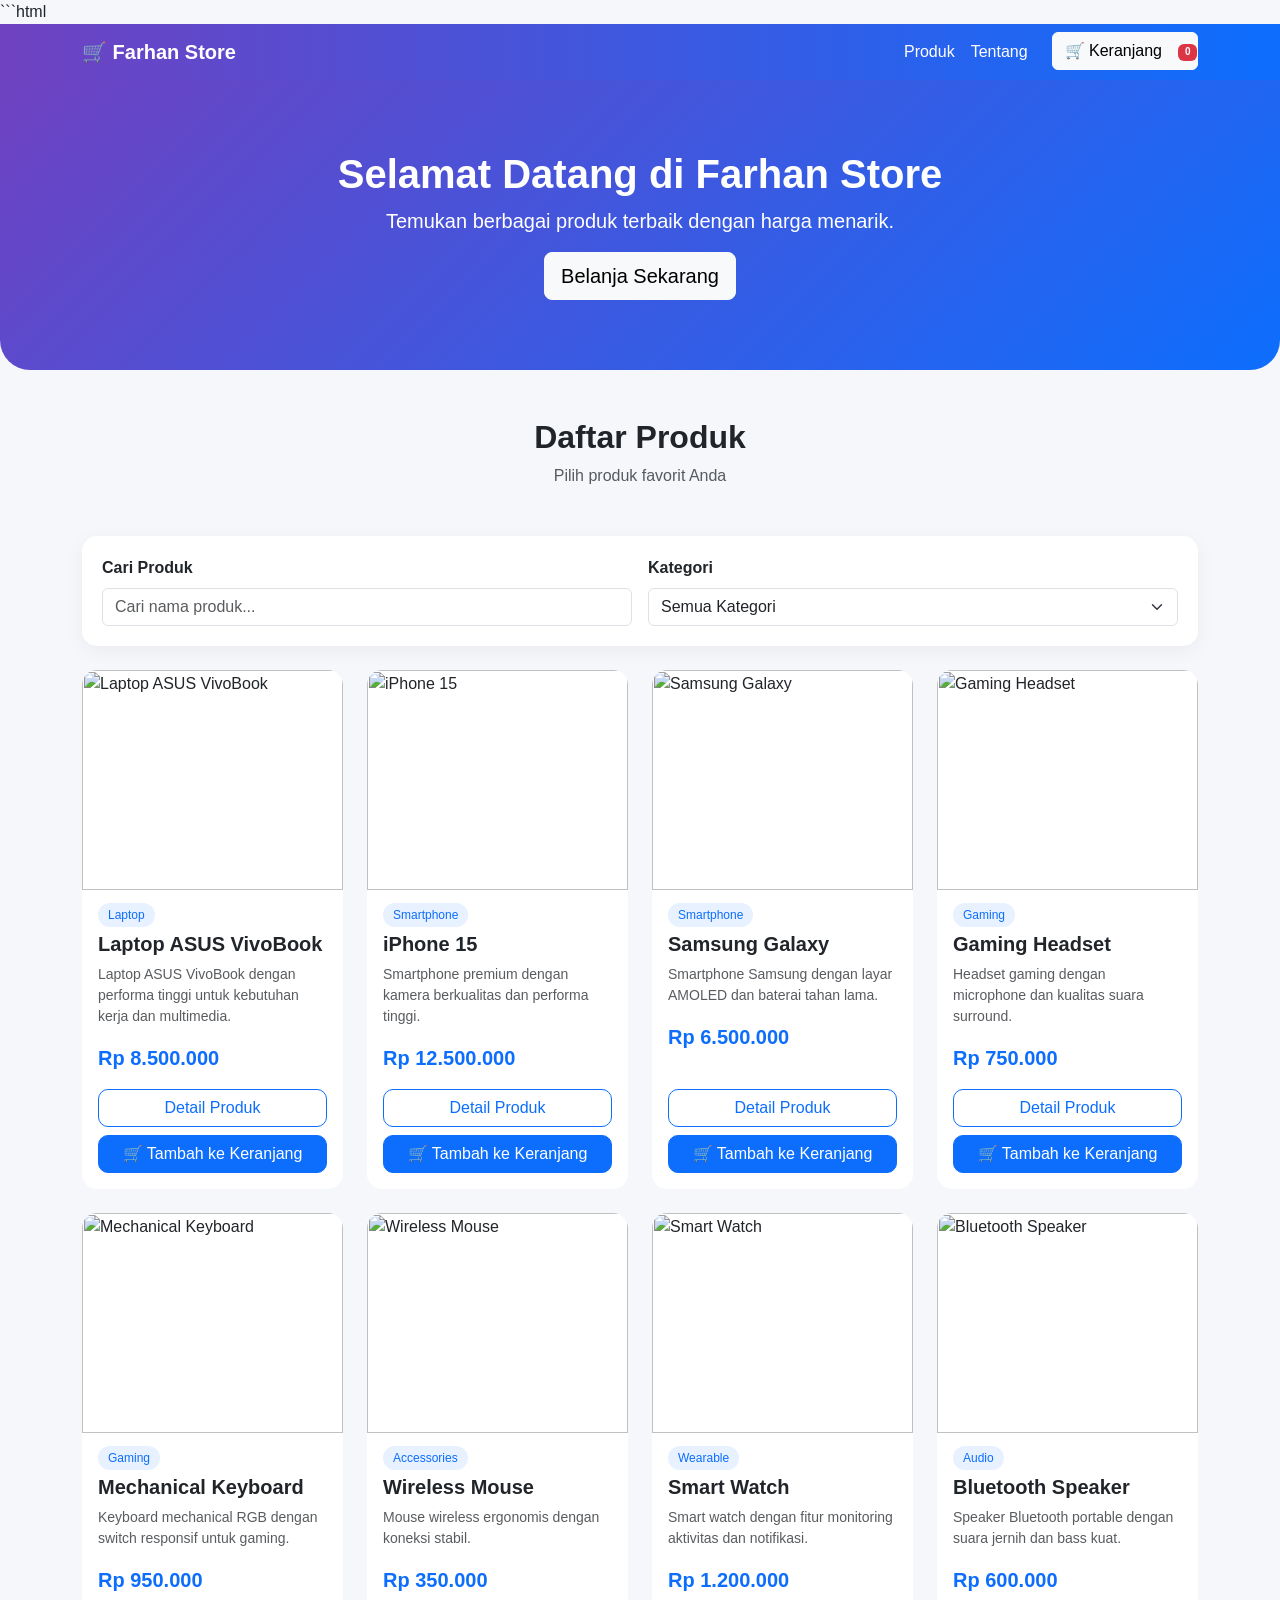
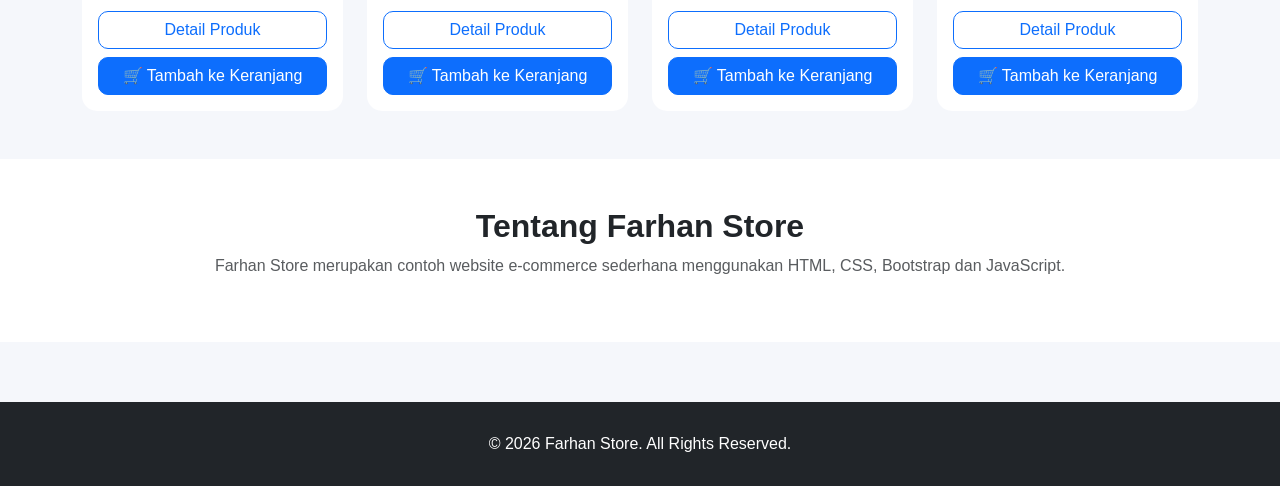
==== tugas5/index.html @ 5de1bb20 "Add files via upload" ====
```html
<!DOCTYPE html>
<html lang="id">
<head>
    <meta charset="UTF-8">
    <meta name="viewport" content="width=device-width, initial-scale=1.0">

    <title>Farhan Store - E-Commerce</title>

    <!-- Bootstrap CSS -->
    <link
        href="https://cdn.jsdelivr.net/npm/bootstrap@5.3.3/dist/css/bootstrap.min.css"
        rel="stylesheet"
    >

    <style>
        body {
            background-color: #f5f7fb;
            font-family: Arial, sans-serif;
        }

        /* Navbar */
        .navbar {
            background: linear-gradient(90deg, #6f42c1, #0d6efd);
        }

        .navbar-brand,
        .nav-link {
            color: white !important;
        }

        /* Hero */
        .hero {
            background: linear-gradient(
                135deg,
                #6f42c1,
                #0d6efd
            );
            color: white;
            padding: 70px 20px;
            border-radius: 0 0 30px 30px;
        }

        /* Product Card */
        .product-card {
            border: none;
            border-radius: 15px;
            overflow: hidden;
            transition: all 0.3s ease;
            background: white;
        }

        .product-card:hover {
            transform: translateY(-8px);
            box-shadow: 0 15px 30px rgba(0, 0, 0, 0.15);
        }

        .product-image {
            width: 100%;
            height: 220px;
            object-fit: cover;
            transition: transform 0.3s ease;
        }

        .product-card:hover .product-image {
            transform: scale(1.05);
        }

        .product-category {
            font-size: 12px;
            padding: 5px 10px;
            border-radius: 20px;
            background-color: #e7f1ff;
            color: #0d6efd;
        }

        .product-price {
            color: #0d6efd;
            font-size: 20px;
            font-weight: bold;
        }

        .btn-buy {
            border-radius: 10px;
        }

        /* Filter */
        .filter-box {
            background-color: white;
            padding: 20px;
            border-radius: 15px;
            box-shadow: 0 5px 20px rgba(0,0,0,0.05);
        }

        /* Cart */
        .cart-icon {
            position: relative;
        }

        .cart-badge {
            position: absolute;
            top: -8px;
            right: -12px;
            font-size: 10px;
        }

        footer {
            margin-top: 60px;
            padding: 30px;
            background: #212529;
            color: white;
        }
    </style>
</head>

<body>

<!-- ================= NAVBAR ================= -->

<nav class="navbar navbar-expand-lg">
    <div class="container">

        <a class="navbar-brand fw-bold" href="#">
            🛒 Farhan Store
        </a>

        <button
            class="navbar-toggler bg-light"
            type="button"
            data-bs-toggle="collapse"
            data-bs-target="#navbarNav"
        >
            <span class="navbar-toggler-icon"></span>
        </button>

        <div class="collapse navbar-collapse" id="navbarNav">

            <ul class="navbar-nav ms-auto">

                <li class="nav-item">
                    <a class="nav-link" href="#produk">
                        Produk
                    </a>
                </li>

                <li class="nav-item">
                    <a class="nav-link" href="#tentang">
                        Tentang
                    </a>
                </li>

                <li class="nav-item ms-3">

                    <button
                        class="btn btn-light cart-icon"
                        data-bs-toggle="modal"
                        data-bs-target="#cartModal"
                    >

                        🛒 Keranjang

                        <span
                            id="cartCount"
                            class="badge bg-danger cart-badge"
                        >
                            0
                        </span>

                    </button>

                </li>

            </ul>

        </div>

    </div>
</nav>


<!-- ================= HERO ================= -->

<section class="hero">

    <div class="container text-center">

        <h1 class="fw-bold">
            Selamat Datang di Farhan Store
        </h1>

        <p class="lead">
            Temukan berbagai produk terbaik dengan harga menarik.
        </p>

        <a href="#produk" class="btn btn-light btn-lg">
            Belanja Sekarang
        </a>

    </div>

</section>


<!-- ================= PRODUCT SECTION ================= -->

<section id="produk" class="py-5">

    <div class="container">

        <div class="text-center mb-5">

            <h2 class="fw-bold">
                Daftar Produk
            </h2>

            <p class="text-muted">
                Pilih produk favorit Anda
            </p>

        </div>


        <!-- FILTER -->

        <div class="filter-box mb-4">

            <div class="row g-3">

                <!-- Search -->

                <div class="col-md-6">

                    <label class="form-label fw-bold">
                        Cari Produk
                    </label>

                    <input
                        type="text"
                        id="searchInput"
                        class="form-control"
                        placeholder="Cari nama produk..."
                    >

                </div>


                <!-- Category -->

                <div class="col-md-6">

                    <label class="form-label fw-bold">
                        Kategori
                    </label>

                    <select
                        id="categoryFilter"
                        class="form-select"
                    >

                        <option value="Semua">
                            Semua Kategori
                        </option>

                    </select>

                </div>

            </div>

        </div>


        <!-- PRODUCT LIST -->

        <div
            id="productList"
            class="row g-4"
        >
        </div>


        <!-- EMPTY RESULT -->

        <div
            id="emptyMessage"
            class="text-center py-5 d-none"
        >

            <h4>
                😕 Produk tidak ditemukan
            </h4>

            <p class="text-muted">
                Coba gunakan kata kunci atau kategori lain.
            </p>

        </div>

    </div>

</section>


<!-- ================= ABOUT ================= -->

<section id="tentang" class="py-5 bg-white">

    <div class="container text-center">

        <h2 class="fw-bold">
            Tentang Farhan Store
        </h2>

        <p class="text-muted">
            Farhan Store merupakan contoh website e-commerce
            sederhana menggunakan HTML, CSS, Bootstrap dan JavaScript.
        </p>

    </div>

</section>


<!-- ================= CART MODAL ================= -->

<div
    class="modal fade"
    id="cartModal"
    tabindex="-1"
>

    <div class="modal-dialog modal-lg">

        <div class="modal-content">

            <div class="modal-header">

                <h5 class="modal-title">
                    🛒 Keranjang Belanja
                </h5>

                <button
                    type="button"
                    class="btn-close"
                    data-bs-dismiss="modal"
                ></button>

            </div>

            <div class="modal-body">

                <div id="cartItems">
                </div>

                <hr>

                <div class="text-end">

                    <h5>
                        Total:
                        <span id="cartTotal">
                            Rp 0
                        </span>
                    </h5>

                </div>

            </div>

            <div class="modal-footer">

                <button
                    class="btn btn-secondary"
                    data-bs-dismiss="modal"
                >
                    Tutup
                </button>

                <button
                    class="btn btn-primary"
                    onclick="checkout()"
                >
                    Checkout
                </button>

            </div>

        </div>

    </div>

</div>


<!-- ================= PRODUCT DETAIL MODAL ================= -->

<div
    class="modal fade"
    id="productModal"
    tabindex="-1"
>

    <div class="modal-dialog modal-lg">

        <div class="modal-content">

            <div class="modal-header">

                <h5
                    class="modal-title"
                    id="modalProductName"
                ></h5>

                <button
                    type="button"
                    class="btn-close"
                    data-bs-dismiss="modal"
                ></button>

            </div>

            <div class="modal-body">

                <div class="row">

                    <div class="col-md-6">

                        <img
                            id="modalProductImage"
                            class="img-fluid rounded"
                            alt="Product"
                        >

                    </div>

                    <div class="col-md-6">

                        <span
                            id="modalProductCategory"
                            class="product-category"
                        ></span>

                        <h3
                            id="modalProductPrice"
                            class="product-price mt-3"
                        ></h3>

                        <p
                            id="modalProductDescription"
                            class="text-muted"
                        ></p>

                        <button
                            id="modalAddCart"
                            class="btn btn-primary w-100"
                        >
                            🛒 Tambah ke Keranjang
                        </button>

                    </div>

                </div>

            </div>

        </div>

    </div>

</div>


<!-- ================= FOOTER ================= -->

<footer>

    <div class="container text-center">

        <p class="mb-0">
            © 2026 Farhan Store.
            All Rights Reserved.
        </p>

    </div>

</footer>


<!-- Bootstrap JS -->

<script
    src="https://cdn.jsdelivr.net/npm/bootstrap@5.3.3/dist/js/bootstrap.bundle.min.js">
</script>


<script>

/* =====================================================
   DATA PRODUK
===================================================== */

const products = [

    {
        id: 1,
        nama: "Laptop ASUS VivoBook",
        harga: 8500000,
        kategori: "Laptop",
        deskripsi:
            "Laptop ASUS VivoBook dengan performa tinggi untuk kebutuhan kerja dan multimedia.",
        gambar:
            "https://images.unsplash.com/photo-1496181133206-80ce9b88a853"
    },

    {
        id: 2,
        nama: "iPhone 15",
        harga: 12500000,
        kategori: "Smartphone",
        deskripsi:
            "Smartphone premium dengan kamera berkualitas dan performa tinggi.",
        gambar:
            "https://images.unsplash.com/photo-1592899677977-9c10ca588bbd"
    },

    {
        id: 3,
        nama: "Samsung Galaxy",
        harga: 6500000,
        kategori: "Smartphone",
        deskripsi:
            "Smartphone Samsung dengan layar AMOLED dan baterai tahan lama.",
        gambar:
            "https://images.unsplash.com/photo-1610945415295-d9bbf067e59c"
    },

    {
        id: 4,
        nama: "Gaming Headset",
        harga: 750000,
        kategori: "Gaming",
        deskripsi:
            "Headset gaming dengan microphone dan kualitas suara surround.",
        gambar:
            "https://images.unsplash.com/photo-1599669454699-248893623440"
    },

    {
        id: 5,
        nama: "Mechanical Keyboard",
        harga: 950000,
        kategori: "Gaming",
        deskripsi:
            "Keyboard mechanical RGB dengan switch responsif untuk gaming.",
        gambar:
            "https://images.unsplash.com/photo-1587829741301-dc798b83add3"
    },

    {
        id: 6,
        nama: "Wireless Mouse",
        harga: 350000,
        kategori: "Accessories",
        deskripsi:
            "Mouse wireless ergonomis dengan koneksi stabil.",
        gambar:
            "https://images.unsplash.com/photo-1527814050087-3793815479db"
    },

    {
        id: 7,
        nama: "Smart Watch",
        harga: 1200000,
        kategori: "Wearable",
        deskripsi:
            "Smart watch dengan fitur monitoring aktivitas dan notifikasi.",
        gambar:
            "https://images.unsplash.com/photo-1523275335684-37898b6baf30"
    },

    {
        id: 8,
        nama: "Bluetooth Speaker",
        harga: 600000,
        kategori: "Audio",
        deskripsi:
            "Speaker Bluetooth portable dengan suara jernih dan bass kuat.",
        gambar:
            "https://images.unsplash.com/photo-1608043152269-423dbba4e7e1"
    }

];


/* =====================================================
   CART
===================================================== */

let cart = [];


/* =====================================================
   FORMAT RUPIAH
===================================================== */

function formatRupiah(number) {

    return new Intl.NumberFormat(
        "id-ID",
        {
            style: "currency",
            currency: "IDR",
            maximumFractionDigits: 0
        }
    ).format(number);

}


/* =====================================================
   DISPLAY PRODUCT
===================================================== */

function displayProducts(productData = products) {

    const productList =
        document.getElementById("productList");

    const emptyMessage =
        document.getElementById("emptyMessage");

    productList.innerHTML = "";


    if (productData.length === 0) {

        emptyMessage.classList.remove("d-none");

        return;

    }

    emptyMessage.classList.add("d-none");


    /*
        LOOPING PRODUK
    */

    productData.forEach(product => {

        const productHTML = `

            <div class="col-12 col-sm-6 col-lg-3">

                <div class="card product-card h-100">

                    <img
                        src="${product.gambar}"
                        class="product-image"
                        alt="${product.nama}"
                    >

                    <div class="card-body d-flex flex-column">

                        <div class="mb-2">

                            <span class="product-category">
                                ${product.kategori}
                            </span>

                        </div>

                        <h5 class="fw-bold">
                            ${product.nama}
                        </h5>

                        <p class="text-muted small">
                            ${product.deskripsi}
                        </p>

                        <div class="product-price mb-3">
                            ${formatRupiah(product.harga)}
                        </div>

                        <div class="mt-auto">

                            <button
                                class="btn btn-outline-primary btn-buy w-100 mb-2"
                                onclick="showDetail(${product.id})"
                            >
                                Detail Produk
                            </button>

                            <button
                                class="btn btn-primary btn-buy w-100"
                                onclick="addToCart(${product.id})"
                            >
                                🛒 Tambah ke Keranjang
                            </button>

                        </div>

                    </div>

                </div>

            </div>

        `;

        productList.innerHTML += productHTML;

    });

}


/* =====================================================
   CATEGORY FILTER
===================================================== */

function loadCategories() {

    const categoryFilter =
        document.getElementById("categoryFilter");

    const categories =
        [...new Set(
            products.map(product => product.kategori)
        )];


    categories.forEach(category => {

        const option =
            document.createElement("option");

        option.value = category;

        option.textContent = category;

        categoryFilter.appendChild(option);

    });

}


/* =====================================================
   FILTER PRODUCT
===================================================== */

function filterProducts() {

    const search =
        document
            .getElementById("searchInput")
            .value
            .toLowerCase();

    const category =
        document
            .getElementById("categoryFilter")
            .value;


    const filteredProducts =
        products.filter(product => {

            const matchSearch =
                product.nama
                    .toLowerCase()
                    .includes(search);


            const matchCategory =
                category === "Semua" ||
                product.kategori === category;


            return matchSearch && matchCategory;

        });


    displayProducts(filteredProducts);

}


/* =====================================================
   ADD TO CART
===================================================== */

function addToCart(productId) {

    const product =
        products.find(
            product => product.id === productId
        );


    const existingProduct =
        cart.find(
            item => item.id === productId
        );


    if (existingProduct) {

        existingProduct.quantity++;

    } else {

        cart.push({

            ...product,

            quantity: 1

        });

    }


    updateCart();


    alert(
        `${product.nama} berhasil ditambahkan ke keranjang!`
    );

}


/* =====================================================
   UPDATE CART
===================================================== */

function updateCart() {

    const cartCount =
        document.getElementById("cartCount");

    const cartItems =
        document.getElementById("cartItems");

    const cartTotal =
        document.getElementById("cartTotal");


    let totalQuantity = 0;

    let totalPrice = 0;


    cartItems.innerHTML = "";


    cart.forEach(item => {

        totalQuantity += item.quantity;

        totalPrice +=
            item.harga * item.quantity;


        cartItems.innerHTML += `

            <div
                class="d-flex align-items-center
                       justify-content-between
                       border-bottom
                       py-3"
            >

                <div>

                    <h6 class="mb-1">
                        ${item.nama}
                    </h6>

                    <small class="text-muted">

                        ${formatRupiah(item.harga)}
                        × ${item.quantity}

                    </small>

                </div>


                <div>

                    <button
                        class="btn btn-sm btn-outline-danger"
                        onclick="removeFromCart(${item.id})"
                    >
                        Hapus
                    </button>

                </div>

            </div>

        `;

    });


    if (cart.length === 0) {

        cartItems.innerHTML = `

            <div class="text-center py-4">

                <h5>
                    🛒 Keranjang masih kosong
                </h5>

                <p class="text-muted">
                    Silakan pilih produk terlebih dahulu.
                </p>

            </div>

        `;

    }


    cartCount.textContent =
        totalQuantity;

    cartTotal.textContent =
        formatRupiah(totalPrice);

}


/* =====================================================
   REMOVE CART
===================================================== */

function removeFromCart(productId) {

    cart =
        cart.filter(
            item => item.id !== productId
        );

    updateCart();

}


/* =====================================================
   PRODUCT DETAIL
===================================================== */

function showDetail(productId) {

    const product =
        products.find(
            product => product.id === productId
        );


    document.getElementById(
        "modalProductName"
    ).textContent = product.nama;


    document.getElementById(
        "modalProductImage"
    ).src = product.gambar;


    document.getElementById(
        "modalProductCategory"
    ).textContent = product.kategori;


    document.getElementById(
        "modalProductPrice"
    ).textContent =
        formatRupiah(product.harga);


    document.getElementById(
        "modalProductDescription"
    ).textContent =
        product.deskripsi;


    document.getElementById(
        "modalAddCart"
    ).onclick = function() {

        addToCart(product.id);

    };


    const modal =
        new bootstrap.Modal(
            document.getElementById("productModal")
        );


    modal.show();

}


/* =====================================================
   CHECKOUT
===================================================== */

function checkout() {

    if (cart.length === 0) {

        alert(
            "Keranjang masih kosong."
        );

        return;

    }


    alert(
        "Checkout berhasil! Ini masih merupakan simulasi."
    );

}


/* =====================================================
   EVENT LISTENER
===================================================== */

document
    .getElementById("searchInput")
    .addEventListener(
        "input",
        filterProducts
    );


document
    .getElementById("categoryFilter")
    .addEventListener(
        "change",
        filterProducts
    );


/* =====================================================
   INITIALIZATION
===================================================== */

loadCategories();

displayProducts();

updateCart();

</script>

</body>
</html>
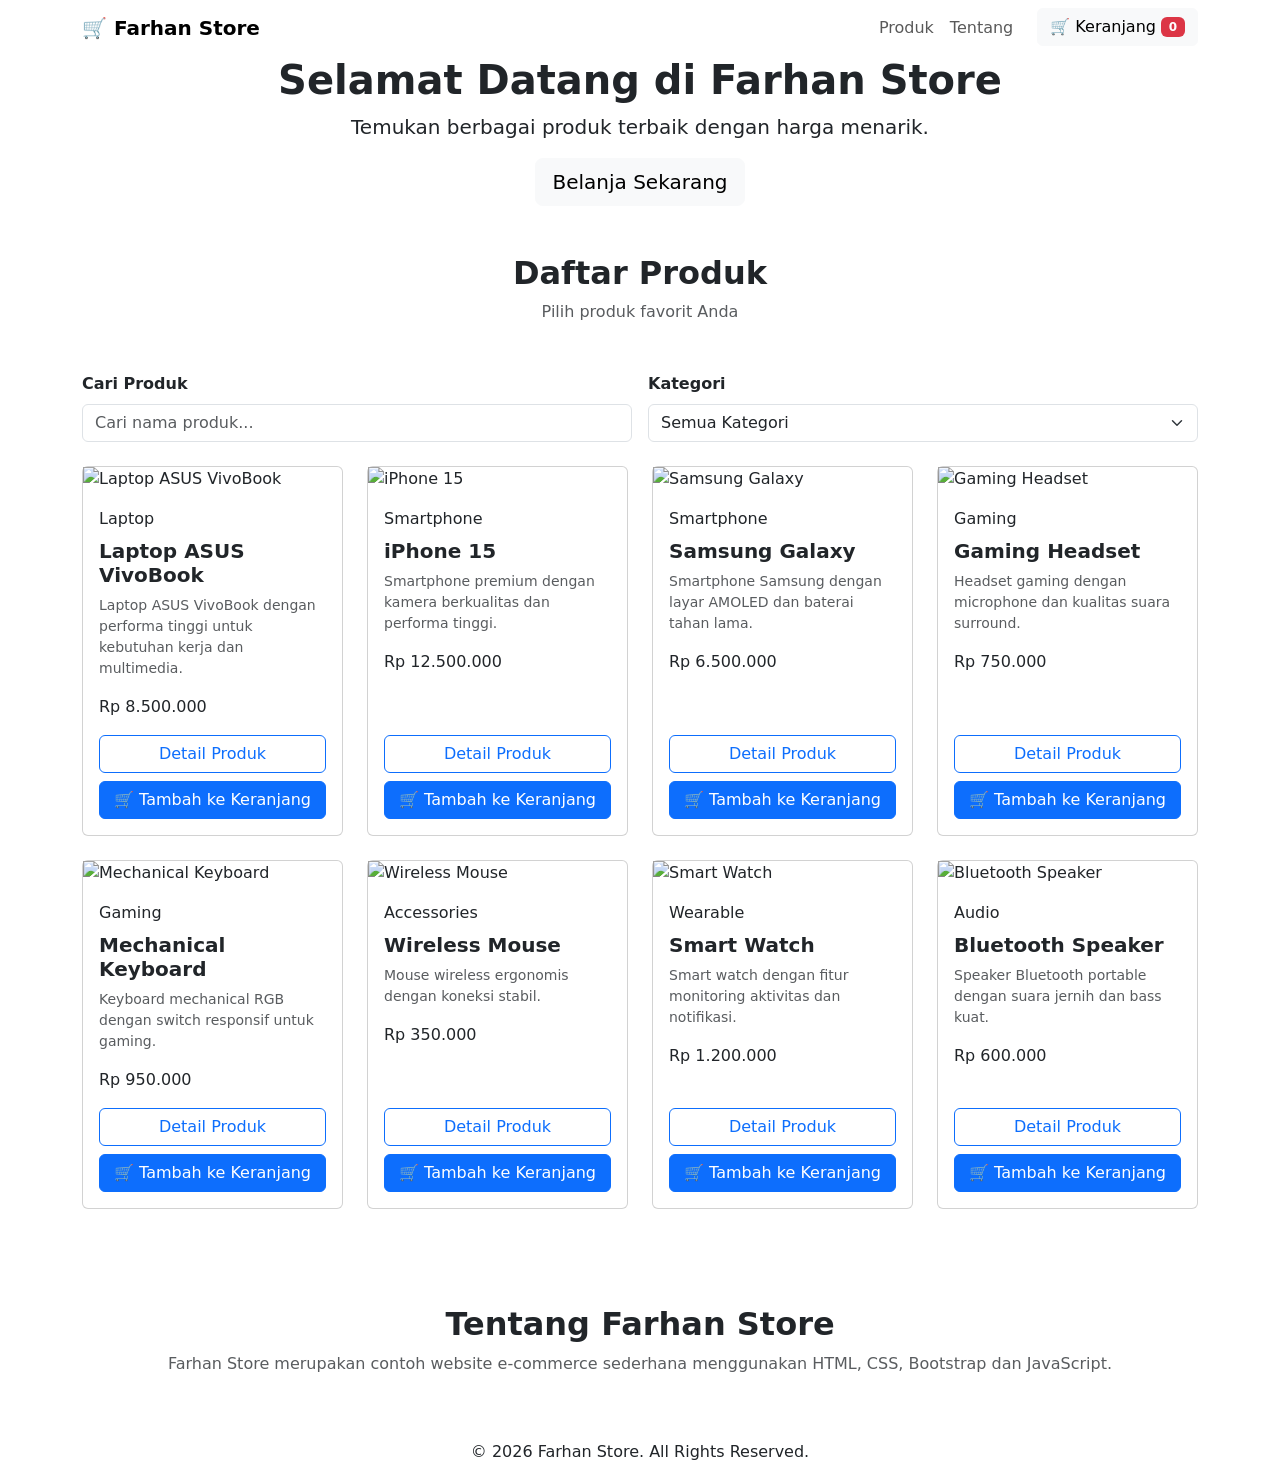
==== commit d72b876c: "Initial  commit" ====
--- a/tugas5/index.html
+++ b/tugas5/index.html
@@ -1,4 +1,3 @@
-```html
 <!DOCTYPE html>
 <html lang="id">
 <head>
@@ -6,111 +5,9 @@
     <meta name="viewport" content="width=device-width, initial-scale=1.0">
 
     <title>Farhan Store - E-Commerce</title>
-
     <!-- Bootstrap CSS -->
-    <link
-        href="https://cdn.jsdelivr.net/npm/bootstrap@5.3.3/dist/css/bootstrap.min.css"
-        rel="stylesheet"
-    >
-
-    <style>
-        body {
-            background-color: #f5f7fb;
-            font-family: Arial, sans-serif;
-        }
-
-        /* Navbar */
-        .navbar {
-            background: linear-gradient(90deg, #6f42c1, #0d6efd);
-        }
-
-        .navbar-brand,
-        .nav-link {
-            color: white !important;
-        }
-
-        /* Hero */
-        .hero {
-            background: linear-gradient(
-                135deg,
-                #6f42c1,
-                #0d6efd
-            );
-            color: white;
-            padding: 70px 20px;
-            border-radius: 0 0 30px 30px;
-        }
-
-        /* Product Card */
-        .product-card {
-            border: none;
-            border-radius: 15px;
-            overflow: hidden;
-            transition: all 0.3s ease;
-            background: white;
-        }
-
-        .product-card:hover {
-            transform: translateY(-8px);
-            box-shadow: 0 15px 30px rgba(0, 0, 0, 0.15);
-        }
-
-        .product-image {
-            width: 100%;
-            height: 220px;
-            object-fit: cover;
-            transition: transform 0.3s ease;
-        }
-
-        .product-card:hover .product-image {
-            transform: scale(1.05);
-        }
-
-        .product-category {
-            font-size: 12px;
-            padding: 5px 10px;
-            border-radius: 20px;
-            background-color: #e7f1ff;
-            color: #0d6efd;
-        }
-
-        .product-price {
-            color: #0d6efd;
-            font-size: 20px;
-            font-weight: bold;
-        }
-
-        .btn-buy {
-            border-radius: 10px;
-        }
-
-        /* Filter */
-        .filter-box {
-            background-color: white;
-            padding: 20px;
-            border-radius: 15px;
-            box-shadow: 0 5px 20px rgba(0,0,0,0.05);
-        }
-
-        /* Cart */
-        .cart-icon {
-            position: relative;
-        }
-
-        .cart-badge {
-            position: absolute;
-            top: -8px;
-            right: -12px;
-            font-size: 10px;
-        }
-
-        footer {
-            margin-top: 60px;
-            padding: 30px;
-            background: #212529;
-            color: white;
-        }
-    </style>
+    <link href="https://cdn.jsdelivr.net/npm/bootstrap@5.3.3/dist/css/bootstrap.min.css" rel="stylesheet">
+    <link href="styles.css" rel="stylesheet">
 </head>
 
 <body>
